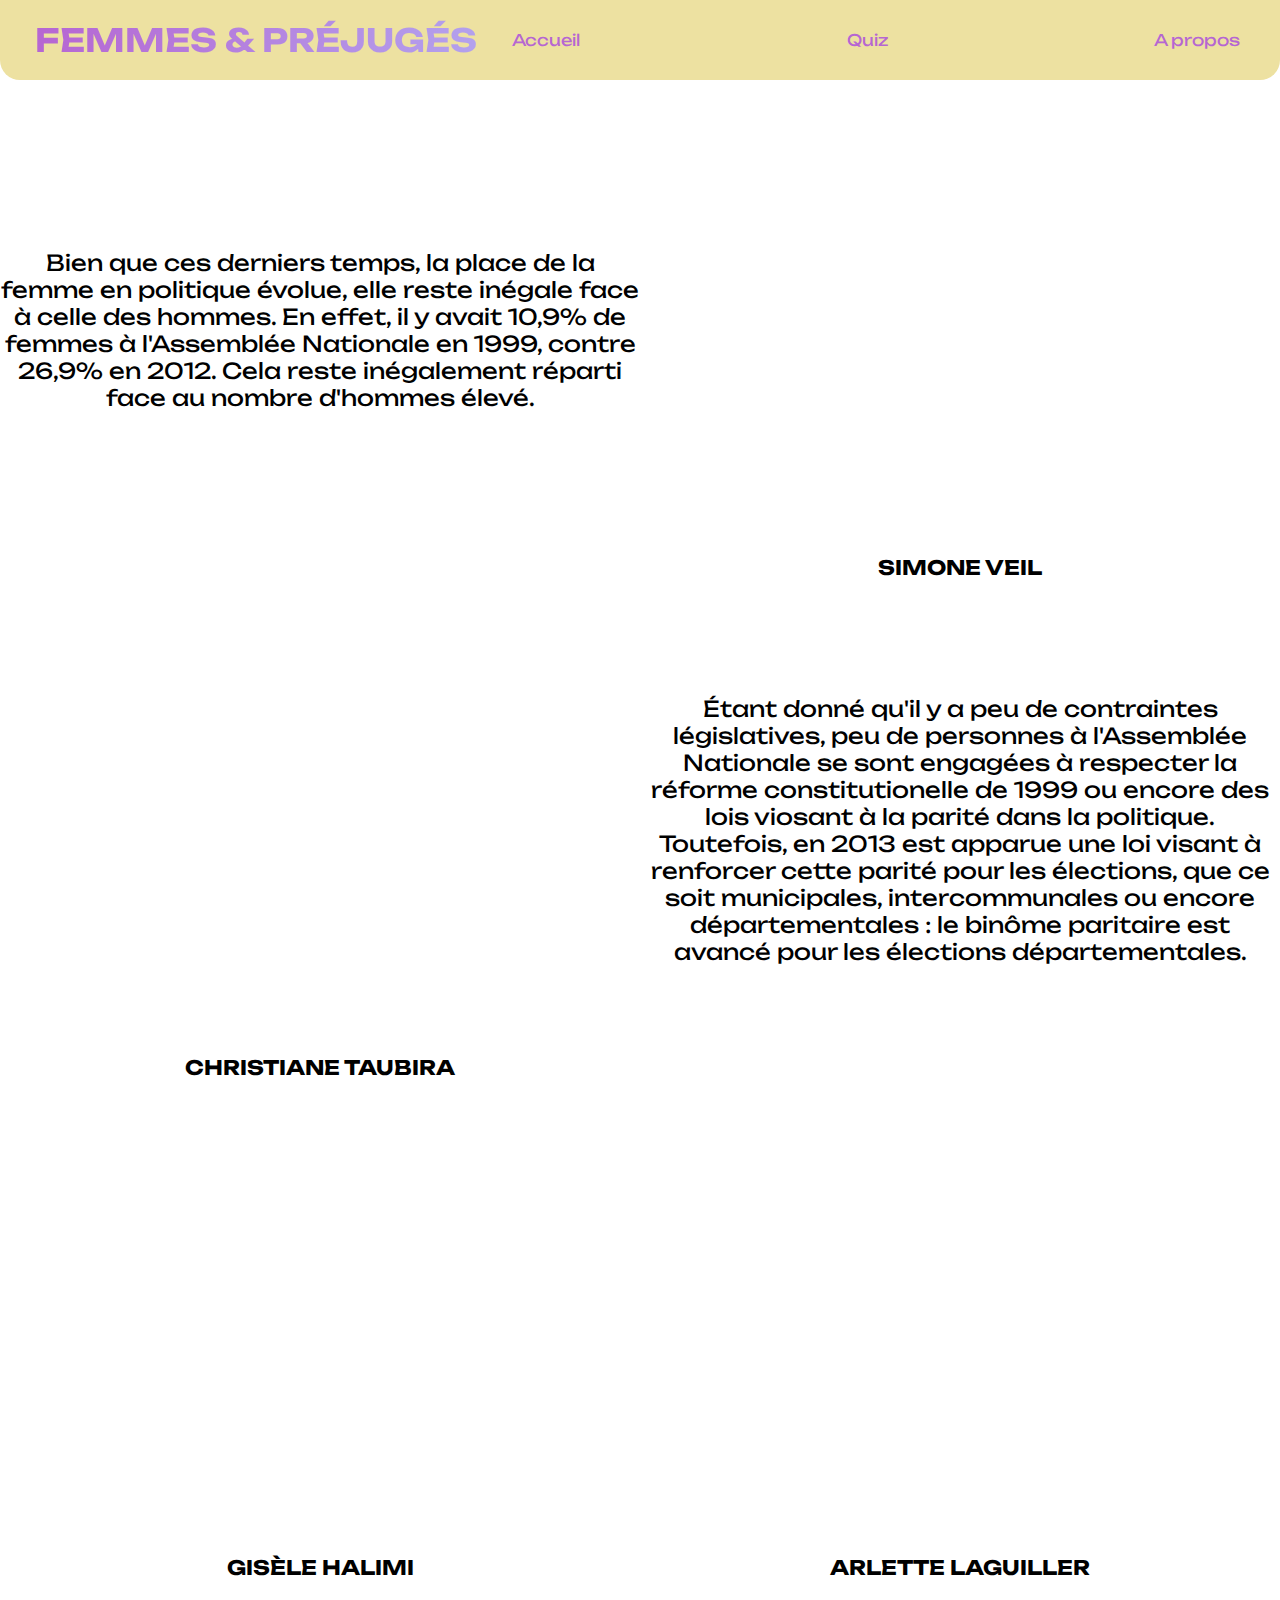
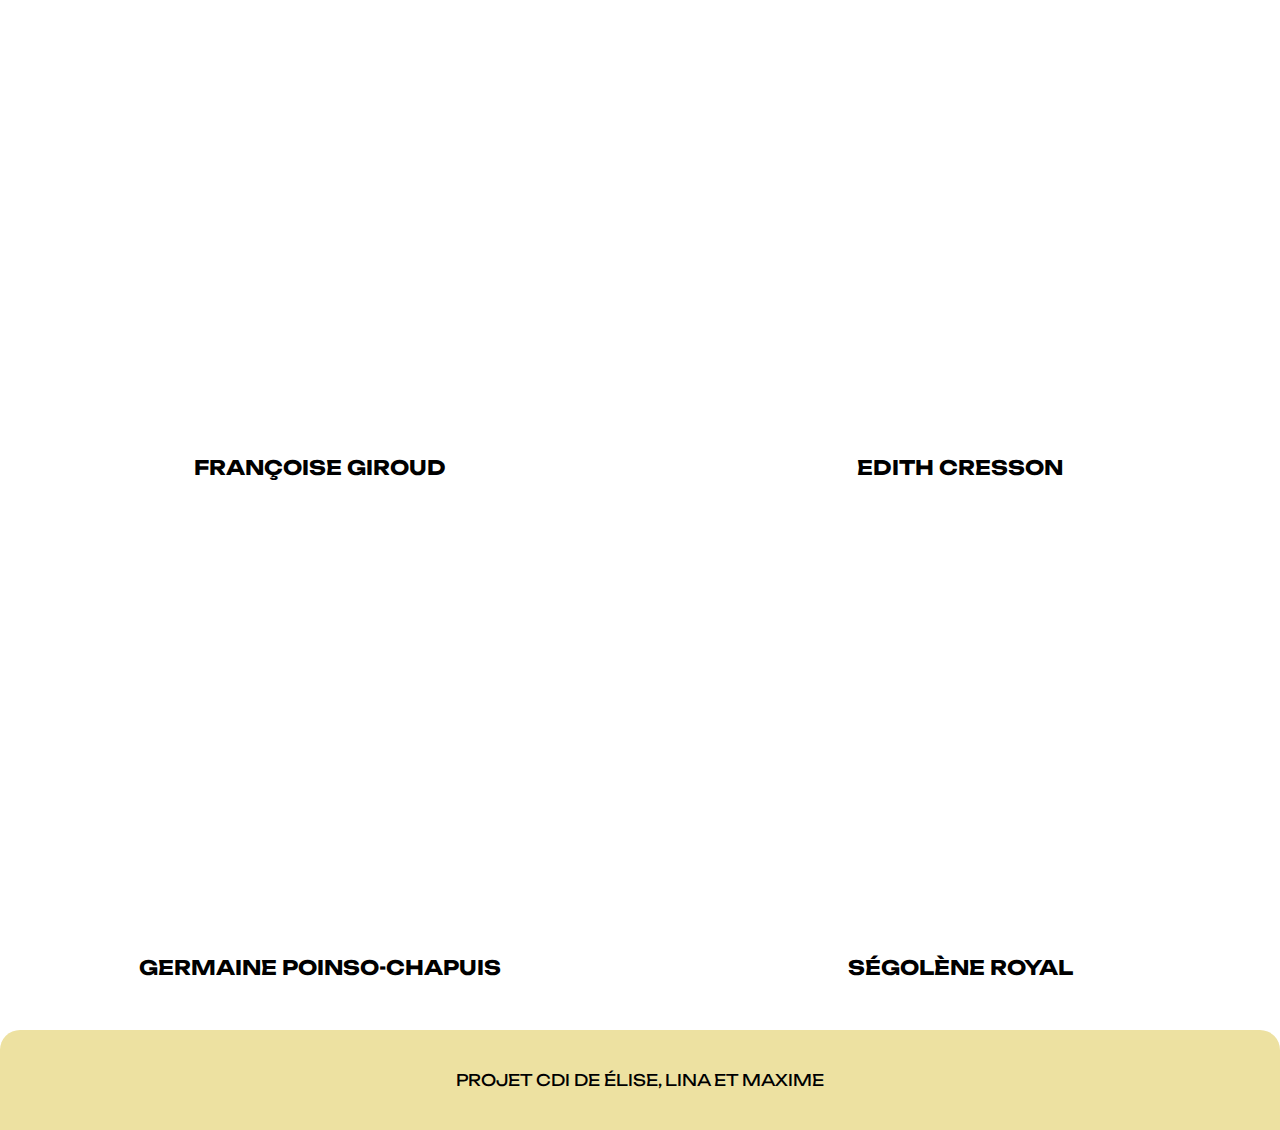
==== index.html @ eef439c0 "Rename accueil.html to index.html" ====
<!DOCTYPE html>
<html lang="fr">

<head>
  <meta charset="UTF-8">
  <meta http-equiv="X-UA-Compatible" content="IE=edge">
  <meta name="viewport" content="width=device-width, initial-scale=1.0">
  <title>Projet CDI</title>
  <link rel="stylesheet" href="styles/accueil.css">
  <link rel="preconnect" href="https://fonts.googleapis.com">
  <link rel="preconnect" href="https://fonts.gstatic.com" crossorigin>
  <link href="https://fonts.googleapis.com/css2?family=Unbounded:wght@200;300;400;500;600;700;800;900&display=swap"
    rel="stylesheet">
  <script src="script/accueil.js"></script>
</head>

<body>
  <header class="header-container background">
    <div class="title">
      <h1>
        <a href="#" onclick="goUp()">
          FEMMES & PRÉJUGÉS
        </a>
      </h1>
    </div>
    <div class="navbar">
      <div class="links">
        <ul>
          <li>
            <a id="scroll-top-button" class="underline" onclick="goUp()">Accueil</a>
          </li>
          <li>
            <a href="quiz.html" class="underline">Quiz</a>
          </li>
          <li>
            <a href="more.html" class="underline about">A propos
            </a>
          </li>
        </ul>
      </div>
    </div>
  </header>
  <div class="content" id="content">
    <div class="left-section text-info">
      Bien que ces derniers temps, la place de la femme en politique évolue, elle reste inégale face à celle des hommes.
      En effet, il y avait 10,9% de femmes à l'Assemblée Nationale en 1999, contre 26,9% en 2012. Cela reste inégalement
      réparti face au nombre d'hommes élevé.
    </div>
    <div class="right-section">
      <img onclick="changeOpacity()" id="picture" src="images/veil.png" alt="">
      <div class="profile-name">
        SIMONE VEIL
      </div>
    </div>
    <div class="left-section">
      <img onclick="changeOpacity2()" id="picture" src="images/taubira.png" alt="">
      <div class="profile-name">
        CHRISTIANE TAUBIRA
      </div>
    </div>
    <div class="right-section text-info">
      Étant donné qu'il y a peu de contraintes législatives, peu de personnes à l'Assemblée Nationale se sont engagées à
      respecter la réforme constitutionelle de 1999 ou encore des lois viosant à la parité dans la politique. Toutefois,
      en 2013 est apparue une loi visant à renforcer cette parité pour les élections, que ce soit municipales,
      intercommunales ou encore départementales : le binôme paritaire est avancé pour les élections départementales.
    </div>
    <div class="left-section">
      <img onclick="changeOpacity3()" id="picture" src="images/halimi.png" alt="">
      <div class="profile-name">
        GISÈLE HALIMI
      </div>
    </div>
    <div class="right-section">
      <img onclick="changeOpacity4()" id="picture" src="images/laguiller.jpg" alt="">
      <div class="profile-name">
        ARLETTE LAGUILLER
      </div>
    </div>
    <div class="left-section">
      <img onclick="changeOpacity5()" id="picture" src="images/giroud.png" alt="">
      <div class="profile-name">
        FRANÇOISE GIROUD
      </div>
    </div>
    <div class="right-section">
      <img onclick="changeOpacity6()" id="picture" src="images/cresson.png" alt="">
      <div class="profile-name">
        EDITH CRESSON
      </div>
    </div>
    <div class="left-section">
      <img onclick="changeOpacity7()" id="picture" src="images/poinso.jpg" alt="">
      <div class="profile-name">
        GERMAINE POINSO-CHAPUIS
      </div>
    </div>
    <div class="right-section">
      <img onclick="changeOpacity8()" id="picture" src="images/royal.png" alt="">
      <div class="profile-name">
        SÉGOLÈNE ROYAL
      </div>
    </div>
  </div>
  <div class="infos">
    <div id="first-info" class="info-opacity-1">
      <div onclick="retourNormal()" class="cross">
        <img src="images/icons/cross.png" alt="">
      </div>
      <div class="name">
        SIMONE VEIL
      </div>
      <div class="name-description">
        En 1975, Simone Veil, ministre de la santé, permit l'autorisation du recours à l'IVG (<i>Interruption Volontaire
          de Grossesse</i>)
      </div>
      <div class="name-plus-infos">
        Tu peux en apprendre plus sur elle par ici:
      </div>
      <iframe id="youtube-frame-id" class="youtube-frame" width="90%" height="315"
        src="https://www.youtube.com/embed/FbwwEPhrUAE" title="YouTube video player" frameborder="0"
        allow="accelerometer; autoplay; clipboard-write; encrypted-media; gyroscope; picture-in-picture; web-share"
        allowfullscreen></iframe>
    </div>
    <div id="second-info" class="info-opacity-1">
      <div onclick="retourNormal()" class="cross">
        <img src="images/icons/cross.png" alt="">
      </div>
      <div class="name">
        CHRISTIANE TAUBIRA
      </div>
      <div class="name-description">
        Christiane Taubira a été ministre de la justice et a contribué à de nombreuses choses, telles que
        <strong>l'autorisation du mariage des couples de même sexe.</strong>
      </div>
      <div class="name-plus-infos">
        Tu peux en apprendre plus sur elle par ici:
      </div>
      <iframe id="youtube-frame-id" class="youtube-frame" width="90%" height="315"
        src="https://www.youtube.com/embed/oM0C6cWDaJM" title="YouTube video player" frameborder="0"
        allow="accelerometer; autoplay; clipboard-write; encrypted-media; gyroscope; picture-in-picture; web-share"
        allowfullscreen></iframe>
    </div>
    <div id="troisieme-info" class="info-opacity-1">
      <div onclick="retourNormal()" class="cross">
        <img src="images/icons/cross.png" alt="">
      </div>
      <div class="name">
        GISÈLE HALIMI
      </div>
      <div class="name-description">
        Gisèle Halimi est une militante. Bien qu'elle n'a pas été élue (sauf entre 1981 et 1984 en tant que députée),
        elle est qualifiée de femme politique pour son rôle dans l'avancée de certaines lois en faveur de la femme,
        comme <strong>l'autorisation de l'IVG</strong>, ou encore la <strong>qualification du viol comme étant un
          crime</strong>.
      </div>
      <div class="name-plus-infos">
        L'épisode de <strong>Brut</strong> sur son parcours :
      </div>
      <iframe id="youtube-frame-id" class="youtube-frame" width="90%" height="315"
        src="https://www.youtube.com/embed/-kUXd5WuNpo" title="YouTube video player" frameborder="0"
        allow="accelerometer; autoplay; clipboard-write; encrypted-media; gyroscope; picture-in-picture; web-share"
        allowfullscreen></iframe>
    </div>
    <div id="quatrieme-info" class="info-opacity-1">
      <div onclick="retourNormal()" class="cross">
        <img src="images/icons/cross.png" alt="">
      </div>
      <div class="name">
        ARLETTE LAGUILLER
      </div>
      <div class="name-description">
        Arlette Laguiller est la première femme à se présenter aux élections présidentielles suite au décès de Georges
        Pompidou. Elle n'a pas remporté cette élection (elle a reçu <strong>2,3% des suffrages</strong> à cette
        élection.). Toutefois, bien que jamais élue, elle a continué de se présenter aux élections présidentielles
        jusqu'en 2007.
      </div>
      <div class="name-plus-infos">
        Découvre <strong>sa dernière</strong> campagne présidentielle :
      </div>
      <iframe id="youtube-frame-id" class="youtube-frame" width="90%" height="315"
        src="https://youtube.com/embed/6V1of6MkP8A" title="YouTube video player" frameborder="0"
        allow="accelerometer; autoplay; clipboard-write; encrypted-media; gyroscope; picture-in-picture; web-share"
        allowfullscreen></iframe>
    </div>
    <div id="cinquieme-info" class="info-opacity-1">
      <div onclick="retourNormal()" class="cross">
        <img src="images/icons/cross.png" alt="">
      </div>
      <div class="name">
        FRANÇOISE GIROUD
      </div>
      <div class="name-description">
        Françoise Giroud est connue pour avoir été <strong>secrétaire d'État à la condition féminine</strong>, mais
        aussi, et surtout pour les <strong>101 mesures</strong> faites grâce à elle pour les femmes.
      </div>
      <div class="name-plus-infos">
        Voici une de ses nombreuses mesures :
      </div>
      <iframe id="youtube-frame-id" class="youtube-frame" width="90%" height="315" allow="autoplay"
        title="Vidéo ina.fr:  Mesures en faveur des femmes prises par Françoise Giroud en 1975 "
        src="https://enseignants.lumni.fr/export/player/00000000407" width="100%" height="100%"
        allowfullscreen></iframe>
    </div>
    <div id="sixieme-info" class="info-opacity-1">
      <div onclick="retourNormal()" class="cross">
        <img src="images/icons/cross.png" alt="">
      </div>
      <div class="name">
        EDITH CRESSON
      </div>
      <div class="name-description">
        Edit Cresson est une socialiste qui a été <strong>première ministre</strong>, ce qui était, et est
        malheureusement toujours,
        exceptionnel. Cela n'a pas plus à de nombreuses personnes et elle a abandonné sa fonction quelques temps après.
        Toutefois, ça ne l'empêchera pas d'avoir marqué l'histoire de la France et d'avoir fait avancer les droits des
        femmes en politique.
      </div>
      <div class="name-plus-infos">
        Découvre son parcours politique :
      </div>
      <iframe id="youtube-frame-id" class="youtube-frame" width="90%" height="315"
        src="https://youtube.com/embed/rF5_vHDoAeo" title="YouTube video player" frameborder="0"
        allow="accelerometer; autoplay; clipboard-write; encrypted-media; gyroscope; picture-in-picture; web-share"
        allowfullscreen></iframe>
    </div>
    <div id="septieme-info" class="info-opacity-1 derniere-ligne">
      <div onclick="retourNormal()" class="cross">
        <img src="images/icons/cross.png" alt="">
      </div>
      <div class="name">
        GERMAINE POINSO-CHAPUIS
      </div>
      <div class="name-description">
        Bien que cette femme est souvent oubliée dans les livres d'histoire, elle fût pourtant la <strong>première femme
          ministre</strong> en France. En effet, elle était ministre de la santé, ce qui a, comme avec Edith Cresson,
        marqué une <strong>avancée</strong> dans les droits des femmes en politique.
      </div>
    </div>
    <div id="huitieme-info" class="info-opacity-1 derniere-ligne">
      <div onclick="retourNormal()" class="cross">
        <img src="images/icons/cross.png" alt="">
      </div>
      <div class="name">
        SÉGOLÈNE ROYAL
      </div>
      <div class="name-description">
        Ségolène Royal a elle aussi marqué l'avancée des droits des femmes en politique en se présentant aux
        présidentielles de <strong>2007</strong>. Toutefois, elle a surtout été présente en tant que candidate au
        deuxième scrutin, ce qui fût une première.
      </div>
      <div class="name-plus-infos">
        La vidéo du média Lumni sur sa participation à l'élection présidentielle :
      </div>
      <iframe id="youtube-frame-id" class="youtube-frame" width="90%" height="315" allow="autoplay"
        title="Vidéo ina.fr:  Ségolène Royal, candidate socialiste à l'élection présidentielle "
        src="https://enseignants.lumni.fr/export/player/00000001087" width="100%" height="100%"
        allowfullscreen></iframe>
    </div>
    <div class="bottom-header" id="bottom-header">
      PROJET CDI DE ÉLISE, LINA ET MAXIME
    </div>

</body>

</html>
---- styles/accueil.css ----
body {
  position: relative;
  width: 100%;
}

* {
  font-family: Unbounded;
  margin: 0;
  padding: 0;
  opacity: 1;
  transition: all 0.2s;
  text-align: center;
}

a {
  text-decoration: none;
  color: transparent;
}

header {
  display: flex;
  height: 80px;
  background-color: #ede1a1;
  top: 0;
  left: 0;
  position: sticky;
  right: 0;
  align-items: center;
  margin: 0;
  border-bottom-left-radius: 20px;
  border-bottom-right-radius: 20px;
  z-index: 100;
}

.title {
  width: 40%;
  display: flex;
  justify-content: center;
  align-items: center;
}

.title h1 {
  background-clip: text;
  -webkit-background-clip: text;
  color: transparent;
  background-image: linear-gradient(to right, #b666d2, #b3a1ed);
}

.navbar {
  display: flex;
  align-items: center;
  justify-content: space-between;
  width: 60%;
}

.links {
  width: 100%;
}

ul {
  display: flex;
  justify-content: space-between;
  width: 100%;
}

ul li {
  list-style-type: none;
}

.underline {
  text-decoration: none;
  position: relative;
  margin-bottom: 20px;
  color: #b666d2;
  cursor: pointer;
}

.underline::before {
  content: "";
  position: absolute;
  width: 0;
  height: 2px;
  bottom: 0;
  left: 0;
  background-color: white;
  transition: 0.3s;

}

.underline:hover::before {
  width: 100%;
}

.underline:active {
  color: white;
}

.about {
  margin-right: 40px;
}

.content {
  display: grid;
  grid-template-columns: 1fr 1fr;
  justify-content: center;
  align-items: center;
  width: 100%;
  margin-bottom: 150px;
}

#more-content {
  display: flex !important;
  justify-content: center;
  align-items: center;
  height: 300px;
}

.left-section {
  display: flex;
  width: 100%;
  align-items: center;
  justify-content: center;
  height: 500px;
  flex-direction: column;
  position: relative;
  z-index: 1;
}

.right-section {
  display: flex;
  width: 100%;
  align-items: center;
  justify-content: center;
  height: 500px;
  flex-direction: column;
  position: relative;
  z-index: 1;
}

.text-info{
	font-size: 22px;
}


#picture {
  height: 80%;
  border-radius: 500px;
  box-shadow: 0px 0px 20px rgba(0, 0, 0, 0.24);
  cursor: pointer;
  transition: all 0.2s;
  transition: opacity 0.5s ease;
  opacity: 1;
}

#picture:active {
  box-shadow: 0px 0px 10px rgba(0, 0, 0, 0.24);
  height: 70%;
}

#picture:active>.first-info {
  display: flex;
}

.profile-name {
  font-size: 20px;
  font-weight: bold;
  position: absolute;
  bottom: 0px;
}

.infos {
  display: flex;
}

#first-info,
#second-info,
#troisieme-info,
#quatrieme-info,
#cinquieme-info,
#sixieme-info,
#septieme-info,
#huitieme-info {
  display: flex;
  flex-direction: column;
  position: fixed;
  top: 20%;
  bottom: 20%;
  left: 40px;
  right: 40px;
  z-index: 200;
  background-color: white;
  box-shadow: 1px 1px 20px rgba(0, 0, 0, 0.377);
  justify-content: center;
  align-items: center;
  text-align: center;
  border-radius: 10px;
  display: none;
  opacity: 1;
}

.name {
  margin-top: 20px;
  font-weight: bold;
}

.name-description {
  width: 80%;
  margin-top: 20px;
  margin-bottom: 20px;
}

.info-opacity-1 {
  opacity: 1;
  display: flex;
}

.youtube-frame {
  z-index: 100;
  margin-top: 20px;
  border-radius: 10px;
  max-width: 560px;
  margin-bottom: 20px;
  box-shadow: 0px 0px 10px rgba(0, 0, 0, 0.452);
}

.cross {
  position: absolute;
  top: 20px;
  right: 20px;
}

.cross img {
  width: 30px;
  cursor: pointer;
}

.bottom-header {
  height: 100px;
  position: absolute;
  bottom: 0px;
  right: 0;
  left: 0;
  background-color: #ede1a1;
  border-top-left-radius: 20px;
  border-top-right-radius: 20px;
  display: flex;
  justify-content: center;
  align-items: center;
}

@media screen and (max-width:800px) {
  .content {
    display: grid;
    grid-template-columns: 1fr;
  }

  .left-section {
    display: flex;
    width: 100%;
    align-items: center;
    justify-content: center;
    height: 300px;
    flex-direction: column;
    position: relative;
    z-index: 1;
  }

  .right-section {
    display: flex;
    width: 100%;
    align-items: center;
    justify-content: center;
    height: 300px;
    flex-direction: column;
    position: relative;
    z-index: 1;
  }

  .profile-name {
    font-size: 15px;
  }
}

@media screen and (min-width:1600px) {
  .content {
    display: grid;
    grid-template-columns: 1fr 1fr 1fr;
  }
}
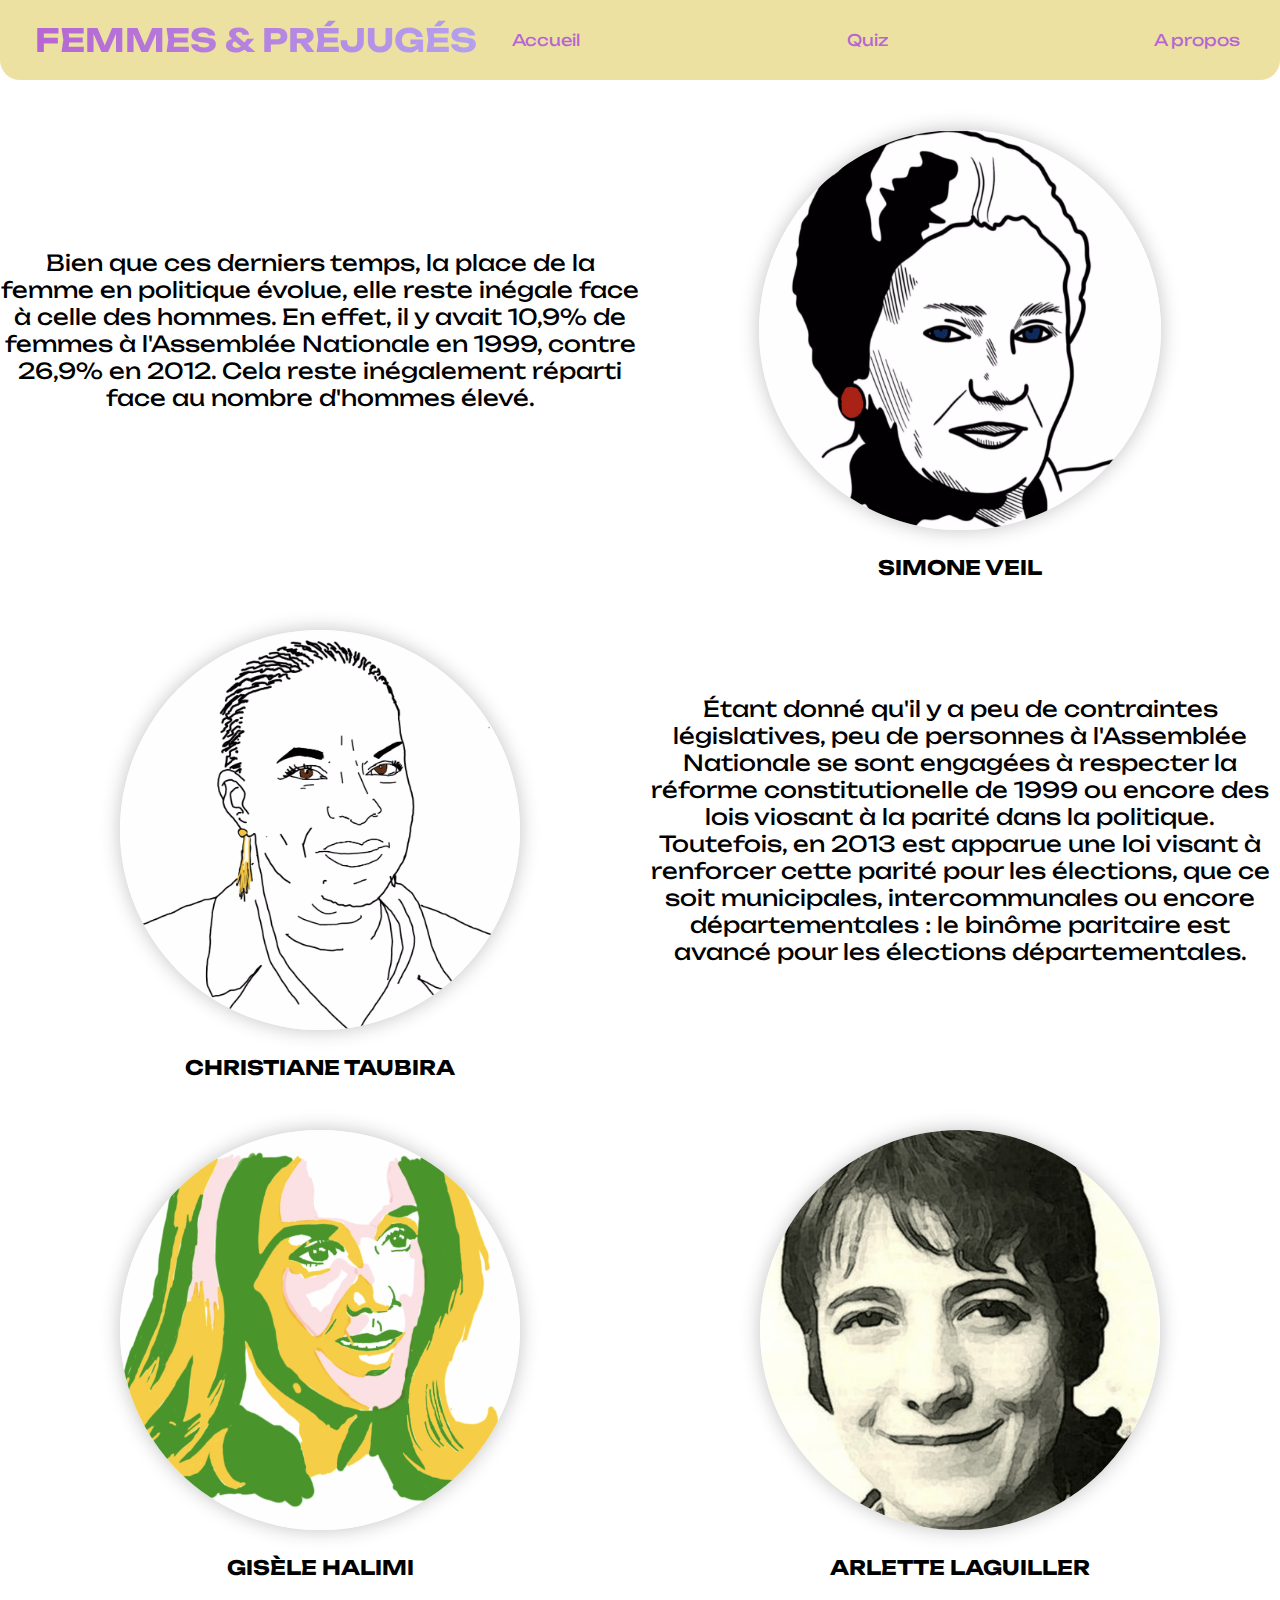
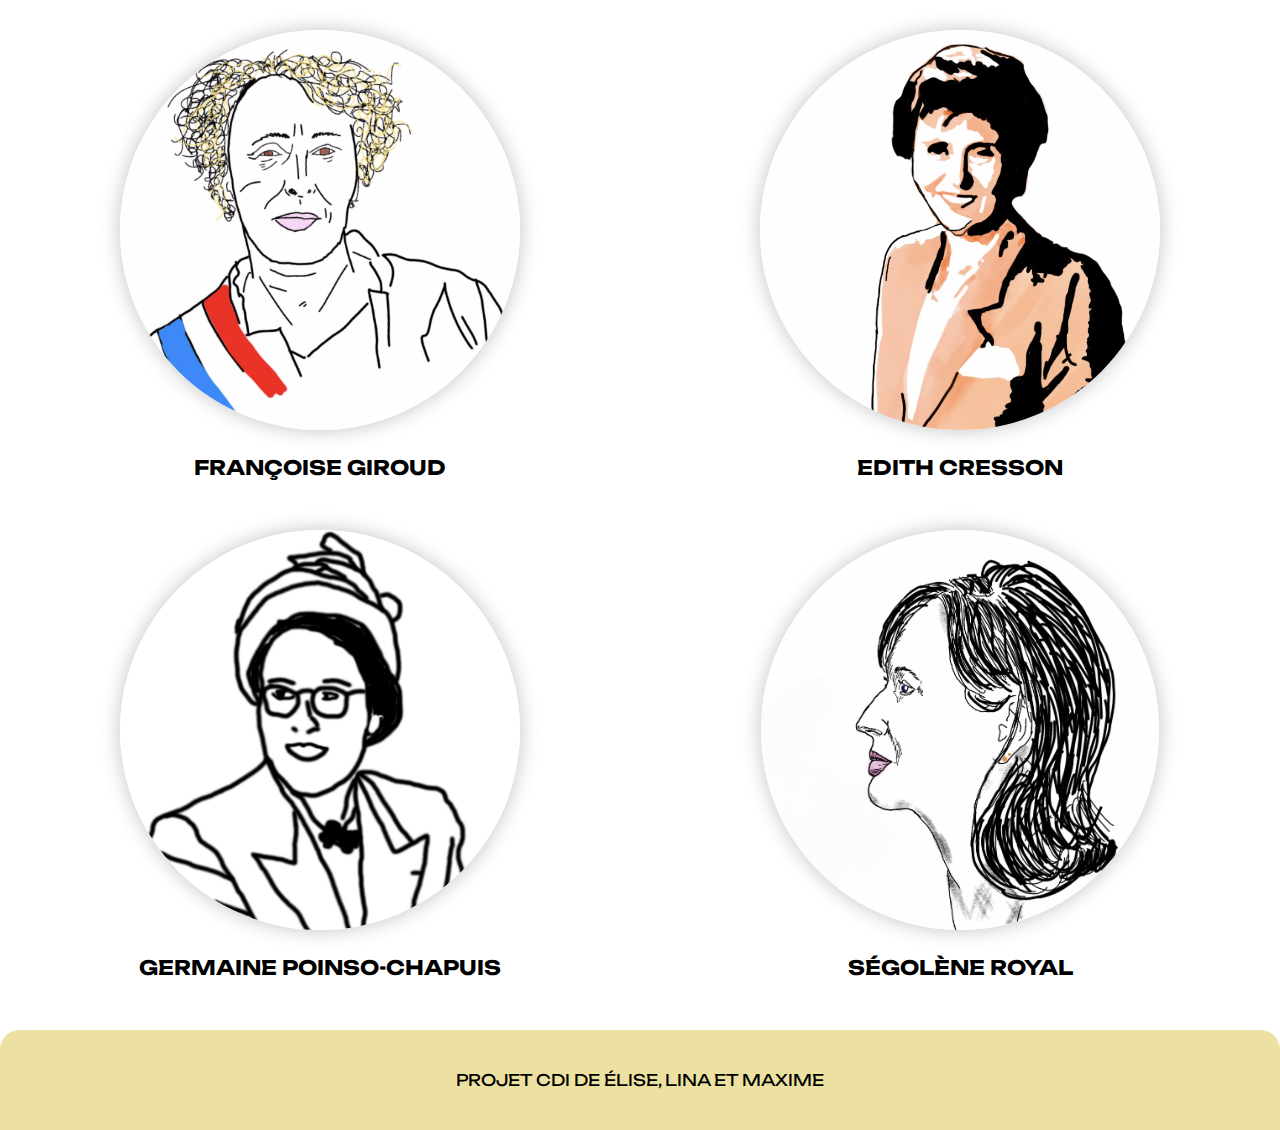
==== commit 64f6bf2c: "Update index.html" ====
--- a/index.html
+++ b/index.html
@@ -47,13 +47,13 @@
       réparti face au nombre d'hommes élevé.
     </div>
     <div class="right-section">
-      <img onclick="changeOpacity()" id="picture" src="images/veil.png" alt="">
+      <img onclick="changeOpacity()" id="picture" src="veil.png" alt="">
       <div class="profile-name">
         SIMONE VEIL
       </div>
     </div>
     <div class="left-section">
-      <img onclick="changeOpacity2()" id="picture" src="images/taubira.png" alt="">
+      <img onclick="changeOpacity2()" id="picture" src="taubira.png" alt="">
       <div class="profile-name">
         CHRISTIANE TAUBIRA
       </div>
@@ -65,37 +65,37 @@
       intercommunales ou encore départementales : le binôme paritaire est avancé pour les élections départementales.
     </div>
     <div class="left-section">
-      <img onclick="changeOpacity3()" id="picture" src="images/halimi.png" alt="">
+      <img onclick="changeOpacity3()" id="picture" src="halimi.png" alt="">
       <div class="profile-name">
         GISÈLE HALIMI
       </div>
     </div>
     <div class="right-section">
-      <img onclick="changeOpacity4()" id="picture" src="images/laguiller.jpg" alt="">
+      <img onclick="changeOpacity4()" id="picture" src="laguiller.jpg" alt="">
       <div class="profile-name">
         ARLETTE LAGUILLER
       </div>
     </div>
     <div class="left-section">
-      <img onclick="changeOpacity5()" id="picture" src="images/giroud.png" alt="">
+      <img onclick="changeOpacity5()" id="picture" src="giroud.png" alt="">
       <div class="profile-name">
         FRANÇOISE GIROUD
       </div>
     </div>
     <div class="right-section">
-      <img onclick="changeOpacity6()" id="picture" src="images/cresson.png" alt="">
+      <img onclick="changeOpacity6()" id="picture" src="cresson.png" alt="">
       <div class="profile-name">
         EDITH CRESSON
       </div>
     </div>
     <div class="left-section">
-      <img onclick="changeOpacity7()" id="picture" src="images/poinso.jpg" alt="">
+      <img onclick="changeOpacity7()" id="picture" src="poinso.jpg" alt="">
       <div class="profile-name">
         GERMAINE POINSO-CHAPUIS
       </div>
     </div>
     <div class="right-section">
-      <img onclick="changeOpacity8()" id="picture" src="images/royal.png" alt="">
+      <img onclick="changeOpacity8()" id="picture" src="royal.png" alt="">
       <div class="profile-name">
         SÉGOLÈNE ROYAL
       </div>
@@ -104,7 +104,7 @@
   <div class="infos">
     <div id="first-info" class="info-opacity-1">
       <div onclick="retourNormal()" class="cross">
-        <img src="images/icons/cross.png" alt="">
+        <img src="cross.png" alt="">
       </div>
       <div class="name">
         SIMONE VEIL
@@ -123,7 +123,7 @@
     </div>
     <div id="second-info" class="info-opacity-1">
       <div onclick="retourNormal()" class="cross">
-        <img src="images/icons/cross.png" alt="">
+        <img src="cross.png" alt="">
       </div>
       <div class="name">
         CHRISTIANE TAUBIRA
@@ -142,7 +142,7 @@
     </div>
     <div id="troisieme-info" class="info-opacity-1">
       <div onclick="retourNormal()" class="cross">
-        <img src="images/icons/cross.png" alt="">
+        <img src="cross.png" alt="">
       </div>
       <div class="name">
         GISÈLE HALIMI
@@ -163,7 +163,7 @@
     </div>
     <div id="quatrieme-info" class="info-opacity-1">
       <div onclick="retourNormal()" class="cross">
-        <img src="images/icons/cross.png" alt="">
+        <img src="cross.png" alt="">
       </div>
       <div class="name">
         ARLETTE LAGUILLER
@@ -184,7 +184,7 @@
     </div>
     <div id="cinquieme-info" class="info-opacity-1">
       <div onclick="retourNormal()" class="cross">
-        <img src="images/icons/cross.png" alt="">
+        <img src="cross.png" alt="">
       </div>
       <div class="name">
         FRANÇOISE GIROUD
@@ -203,7 +203,7 @@
     </div>
     <div id="sixieme-info" class="info-opacity-1">
       <div onclick="retourNormal()" class="cross">
-        <img src="images/icons/cross.png" alt="">
+        <img src="cross.png" alt="">
       </div>
       <div class="name">
         EDITH CRESSON
@@ -225,7 +225,7 @@
     </div>
     <div id="septieme-info" class="info-opacity-1 derniere-ligne">
       <div onclick="retourNormal()" class="cross">
-        <img src="images/icons/cross.png" alt="">
+        <img src="cross.png" alt="">
       </div>
       <div class="name">
         GERMAINE POINSO-CHAPUIS
@@ -238,7 +238,7 @@
     </div>
     <div id="huitieme-info" class="info-opacity-1 derniere-ligne">
       <div onclick="retourNormal()" class="cross">
-        <img src="images/icons/cross.png" alt="">
+        <img src="cross.png" alt="">
       </div>
       <div class="name">
         SÉGOLÈNE ROYAL
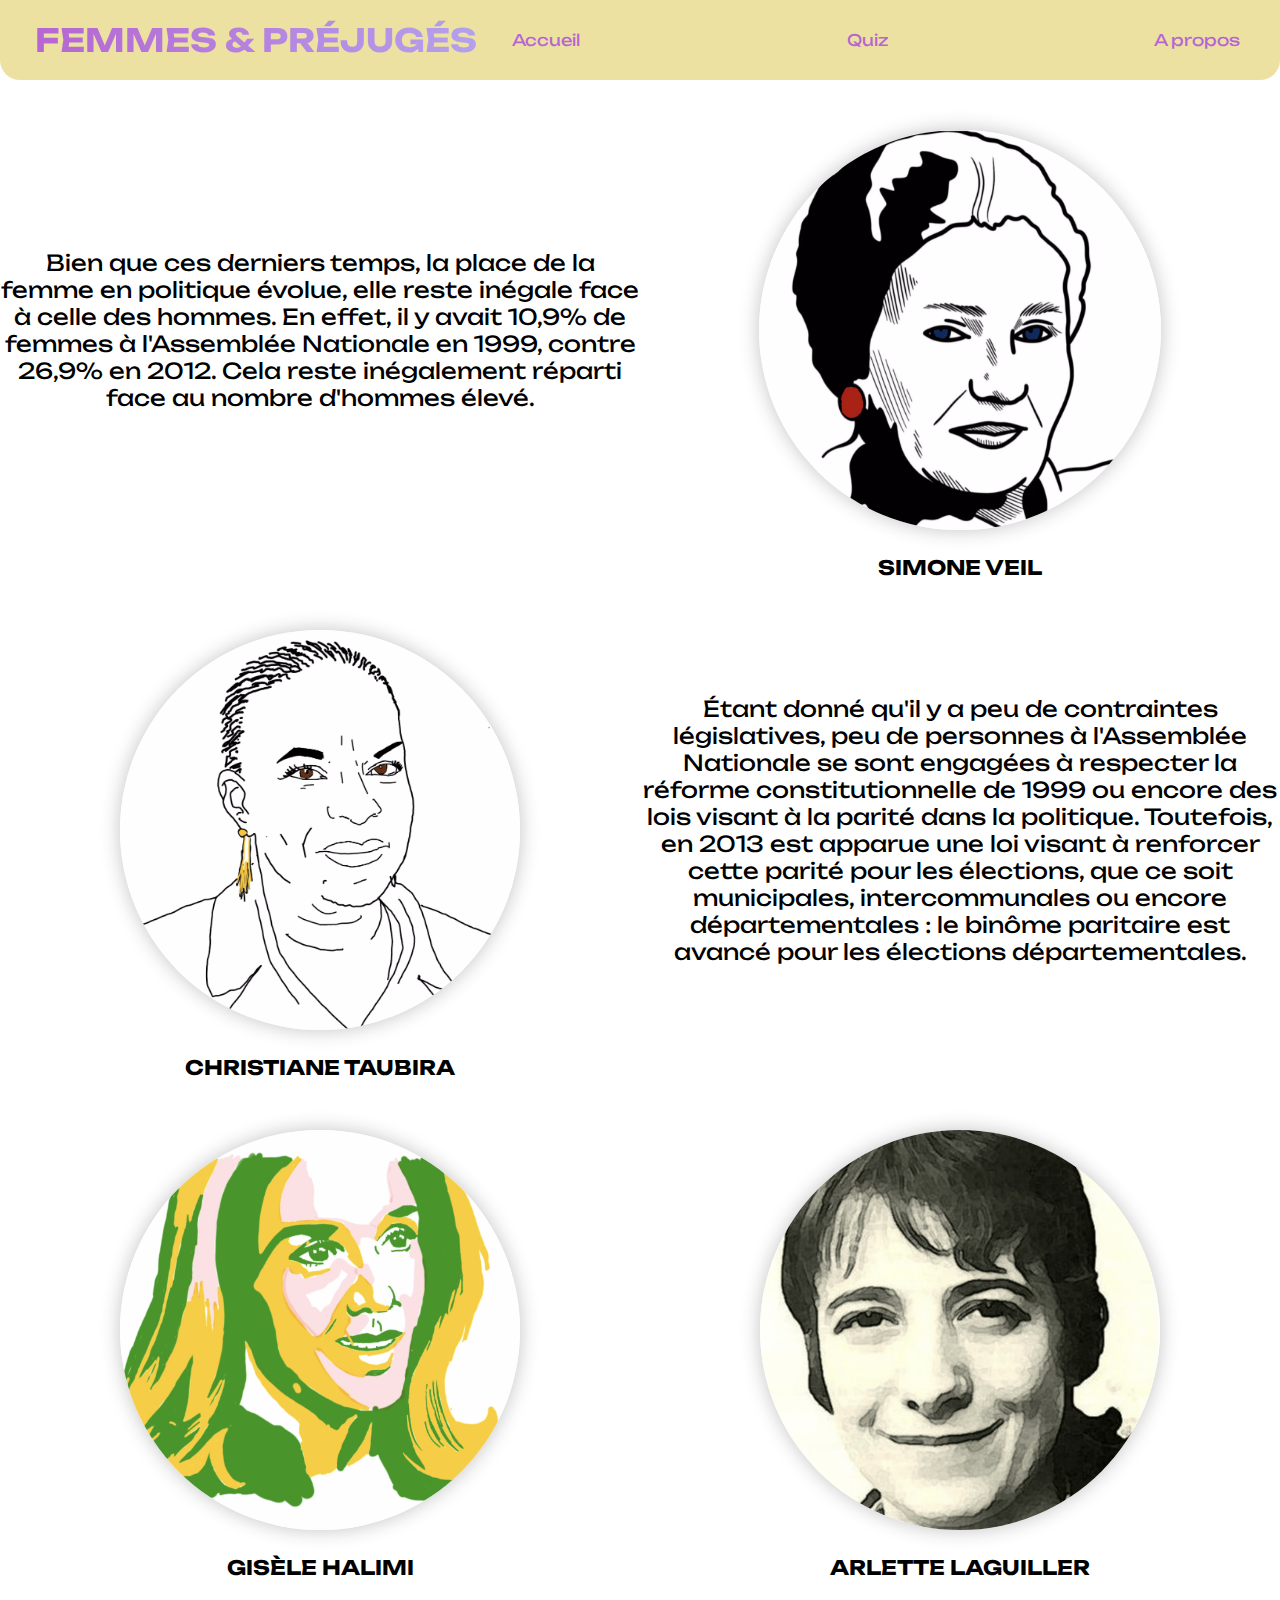
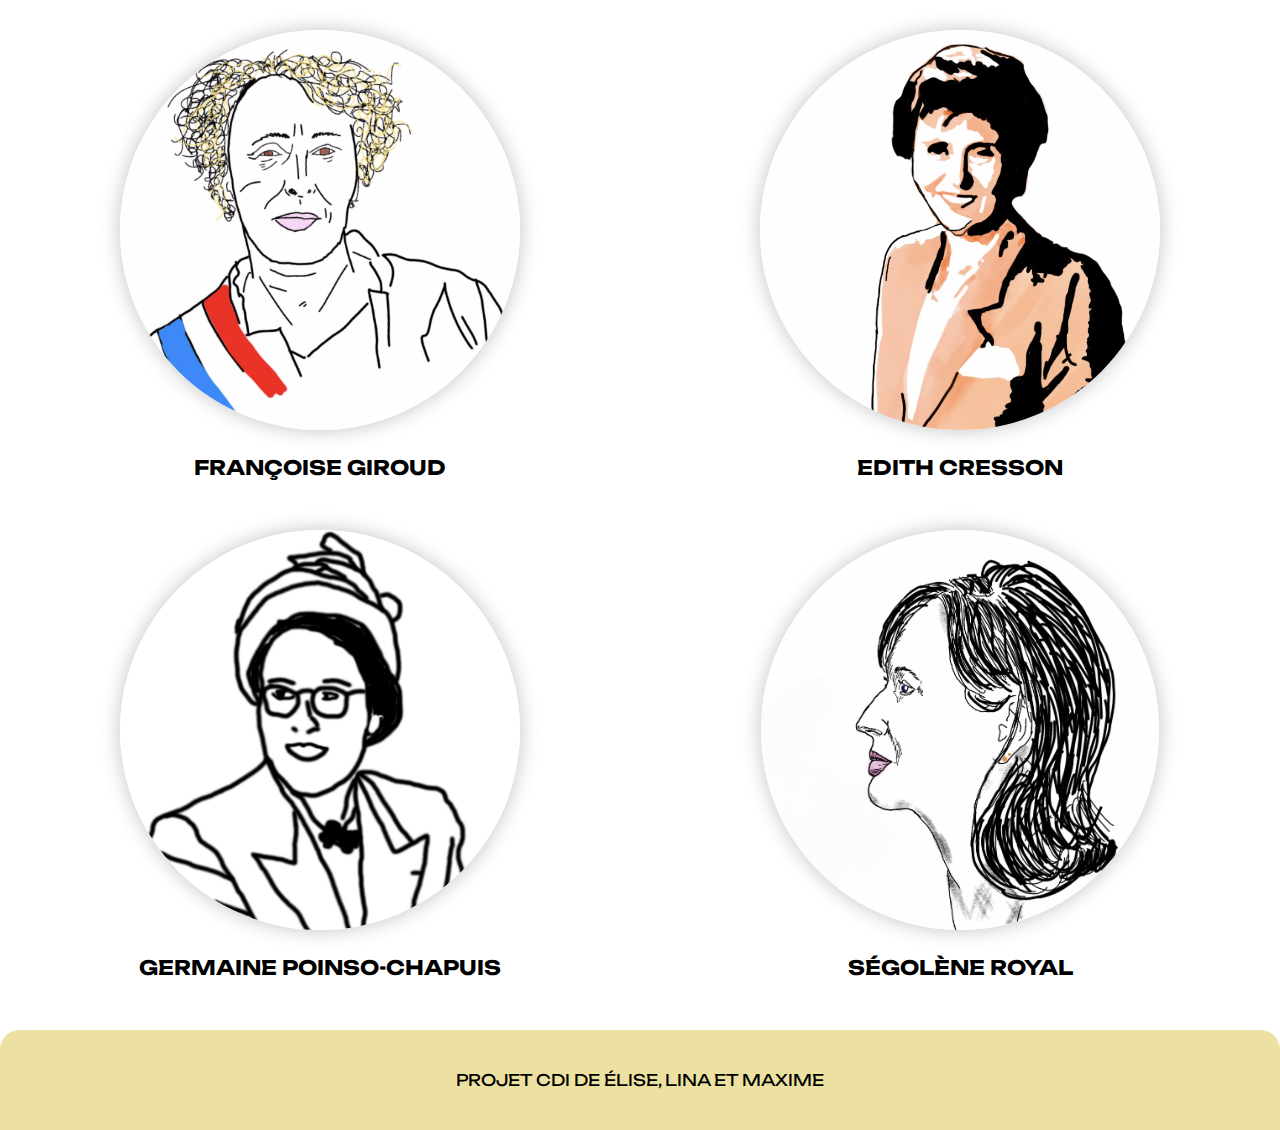
==== commit 83f565ca: "Update index.html" ====
--- a/index.html
+++ b/index.html
@@ -5,7 +5,7 @@
   <meta charset="UTF-8">
   <meta http-equiv="X-UA-Compatible" content="IE=edge">
   <meta name="viewport" content="width=device-width, initial-scale=1.0">
-  <title>Projet CDI</title>
+  <title>Femmes & Préjugés</title>
   <link rel="stylesheet" href="styles/accueil.css">
   <link rel="preconnect" href="https://fonts.googleapis.com">
   <link rel="preconnect" href="https://fonts.gstatic.com" crossorigin>
@@ -58,9 +58,9 @@
         CHRISTIANE TAUBIRA
       </div>
     </div>
-    <div class="right-section text-info">
+    <div class="right-section text-info" id="padding-text">
       Étant donné qu'il y a peu de contraintes législatives, peu de personnes à l'Assemblée Nationale se sont engagées à
-      respecter la réforme constitutionelle de 1999 ou encore des lois viosant à la parité dans la politique. Toutefois,
+      respecter la réforme constitutionnelle de 1999 ou encore des lois visant à la parité dans la politique. Toutefois,
       en 2013 est apparue une loi visant à renforcer cette parité pour les élections, que ce soit municipales,
       intercommunales ou encore départementales : le binôme paritaire est avancé pour les élections départementales.
     </div>
--- a/styles/accueil.css
+++ b/styles/accueil.css
@@ -137,8 +137,8 @@
   z-index: 1;
 }
 
-.text-info{
-	font-size: 22px;
+.text-info {
+  font-size: 22px;
 }
 
 
@@ -249,6 +249,14 @@
 }
 
 @media screen and (max-width:800px) {
+  * {
+    font-size: auto;
+  }
+
+  .title {
+    font-size: 12px;
+  }
+
   .content {
     display: grid;
     grid-template-columns: 1fr;
@@ -279,6 +287,11 @@
   .profile-name {
     font-size: 15px;
   }
+
+  #padding-text {
+    margin-top: 80px;
+    margin-bottom: 50px;
+  }
 }
 
 @media screen and (min-width:1600px) {
